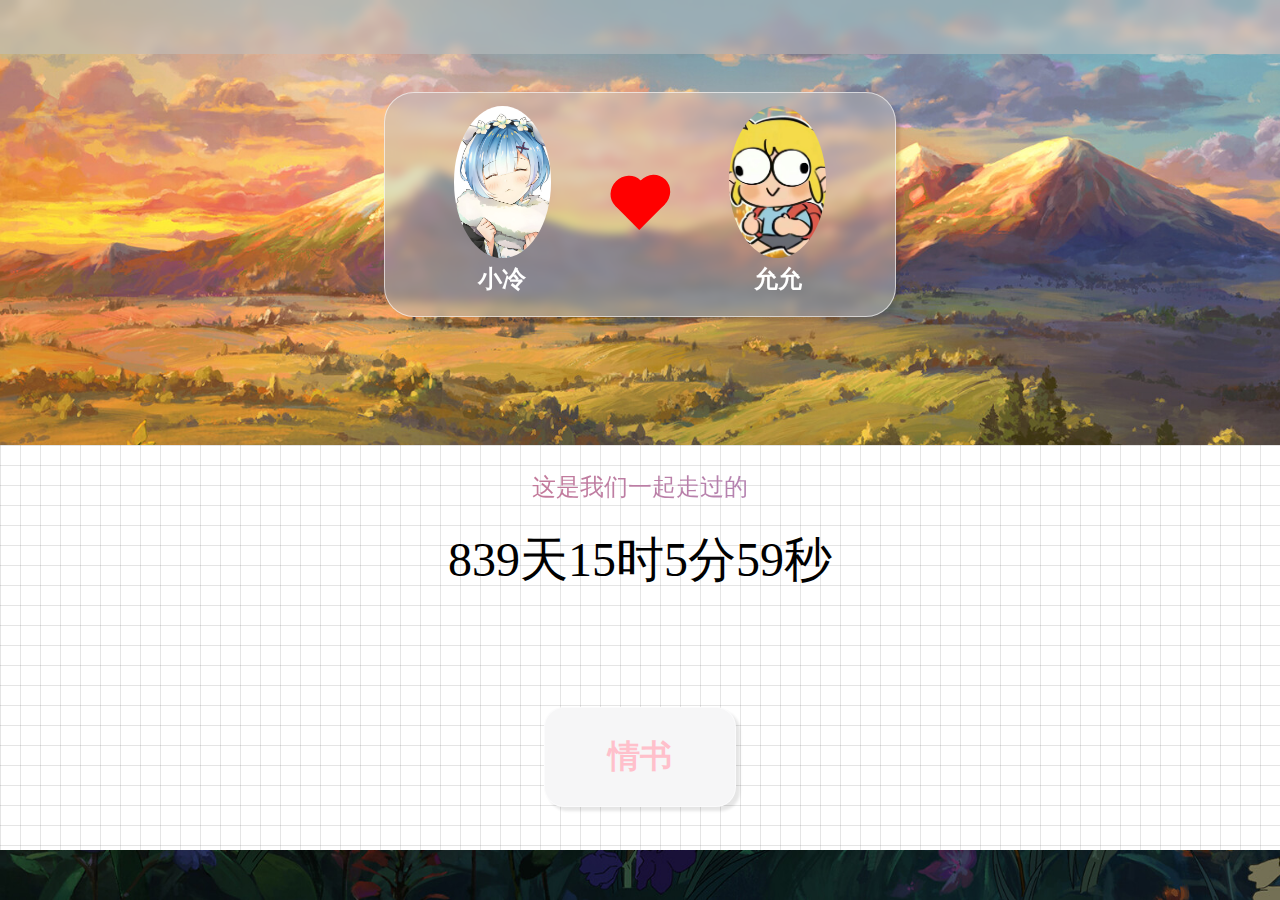
==== index.html @ 9f796fa7 "2024/04/15,09:33" ====
<!DOCTYPE html>
<html lang="en">

<head>
  <meta charset="UTF-8">
  <meta name="viewport" content="width=device-width, initial-scale=1">
  <title>Love</title>
  <link href="css/style.css" rel="stylesheet">
  <link href="css/nav.css" rel="stylesheet">
  <link href="css/card.css" rel="stylesheet">
  <link href="css/page.css" rel="stylesheet">
  <script src="https://cdn.acwing.com/static/jquery/js/jquery-3.3.1.min.js"></script>
</head>

<body>
  <div class="nav frosted-glass"></div>

  <div class="card frosted-glass">
    <div class="head-img">
      <div class="img-l"></div>
      <div class="name">小冷</div>
    </div>
    <div class="heart">
      <div class="ani"></div>
    </div>
    <div class="head-img">
      <div class="img-y"></div>
      <div class="name">允允</div>
    </div>
  </div>

  <div class="page">
    <div class="time">
      <div class="title">
        这是我们一起走过的
      </div>
      <div id="time"></div>
    </div>
    <div class="jump">
      <a href="./pages/clover.html">情书</a>
    </div>
  </div>


  <script type="module" src="./scripts/nav.js"></script>
  <script type="module" src="./scripts/time.js"></script>
</body>

</html>
---- css/style.css ----
* {
  margin: 0;
  padding: 0;
  box-sizing: border-box;
  background-size: cover;
}

body {
  height: 100vh;
  width: 100vw;
  overflow-y: hidden;
  justify-content: center;
  background-image: url(../static/background.jpg);
  /* align-items: center; */
}

.frosted-glass {
  background-color: rgba(192, 192, 192, 0.5);
  backdrop-filter: blur(5px);
}
---- css/nav.css ----
.nav {
  position: sticky;
  top: 0px;
  width: 100%;
  height: 6%;
  align-items: center;
  display: flex;
  position: relative;
  color: rgba(129, 216, 209);
}

.nav>.title:nth-child(1) {
  line-height: 100%;
  align-items: center;
  display: flex;
  font-size: 1.3em;
  font-weight: bold;
  position: absolute;
  left: 5%;
}

.nav>.title:nth-child(2) {
  line-height: 100%;
  align-items: center;
  font-size: 1em;
  font-weight: bold;
  position: absolute;
  right: 5%;
}
---- css/card.css ----
.card {
  height: 25%;
  width: 40%;
  margin: 3% auto;
  border-radius: 30px;
  display: flex;
  justify-content: space-between;
  padding-top: 1%;
  padding-left: 5%;
  padding-right: 5%;
  border: 1px,solid,rgba(255, 255, 255, 0.6);
  box-shadow: 4px 4px 3px rgba(0, 0, 0, 0.1);
}

.card>* {
  height: 90%;
  width: 30%;
}

.card>.head-img {
  color: #fff;
}

.card>.head-img>.img-l,
.card>.head-img>.img-y {
  margin: 0 auto;
  width: 90%;
  height: 80%;
  border-radius: 50%;
}

.card>.head-img>.name {
  font-size: 1.5em;
  font-weight: bold;
  height: 20%;
  margin-top: 5%;
  display: flex;
  justify-content: center;
}

.card>.head-img>.img-l {
  background-image: url(../static/lkr.png);
  background-position: center;
}

.card>.head-img>.img-y {
  background-image: url(../static/yjy.jpg);
  background-position: center;
}

.card>.heart {
  /* background-color: black; */
  width: 180px;
  height: 180px;
  display: flex;
  justify-content: center;
  align-items: center;
  animation: HeaBeat 2s linear infinite;
}

.card>.heart>.ani {
  width: 20%;
  height: 20%;
  margin-top: 10%;
  background-color: red;
  transform: rotate(45deg);
}

.card>.heart>.ani::before {
  content: '';
  width: 100%;
  height: 100%;
  background-color: red;
  position: absolute;
  border-radius: 50%;
  transform: translateX(-50%);
}

.card>.heart>.ani::after {
  content: '';
  width: 100%;
  height: 100%;
  background-color: red;
  position: absolute;
  border-radius: 50%;
  transform: translateY(-50%);
}

@keyframes HeaBeat {
  0% {
    transform: scale(1);
  }

  25% {
    transform: scale(1.25);
  }

  50% {
    transform: scale(1.5);
  }

  75% {
    transform: scale(1.25);
  }

  100% {
    transform: scale(1);
  }
}
---- css/page.css ----
.page {
  width: 100%;
  height: 45%;
  margin-top: 10%;
  background-color: #ffffff;
  background-image: linear-gradient(rgba(0, 0, 0, 0.1) 1px, transparent 1px),
    linear-gradient(90deg, rgba(0, 0, 0, 0.1) 1px, transparent 1px);
  background-size: 20px 20px;
  display: flex;
  flex-wrap: wrap;
  justify-content: center;
}

.page>.time {
  margin: 2%;
  justify-content: center;
  height: 20%;
  width: 100%;
  /* align-items: center; */
}

.page>.time>.title {
  background-image: linear-gradient(to right, #e66465, #9198e5);
  -webkit-background-clip: text;
  -webkit-text-fill-color: transparent;
  font-size: 1.5em;
  display: flex;
  justify-content: center;
  align-items: center;
}

.page>.time>#time {
  margin-top: 2%;
  display: flex;
  justify-content: center;
  align-items: center;
  font-size: 3em;
  /* font-weight: bold; */
}

.page>.jump {
  width: 100%;
  display: flex;
  justify-content: center;
  align-items: center;
}

.page>.jump>a {
  display: flex;
  justify-content: center;
  align-items: center;
  width: 15%;
  height: 100px;
  background-color: #f6f6f7;
  border-radius: 20px;
  border: 1px, solid, rgba(255, 255, 255, 0.6);
  box-shadow: 4px 4px 3px rgba(0, 0, 0, 0.1);
  font-size: 2em;
  font-weight: 900;
  color: pink;
  text-decoration: none;
}
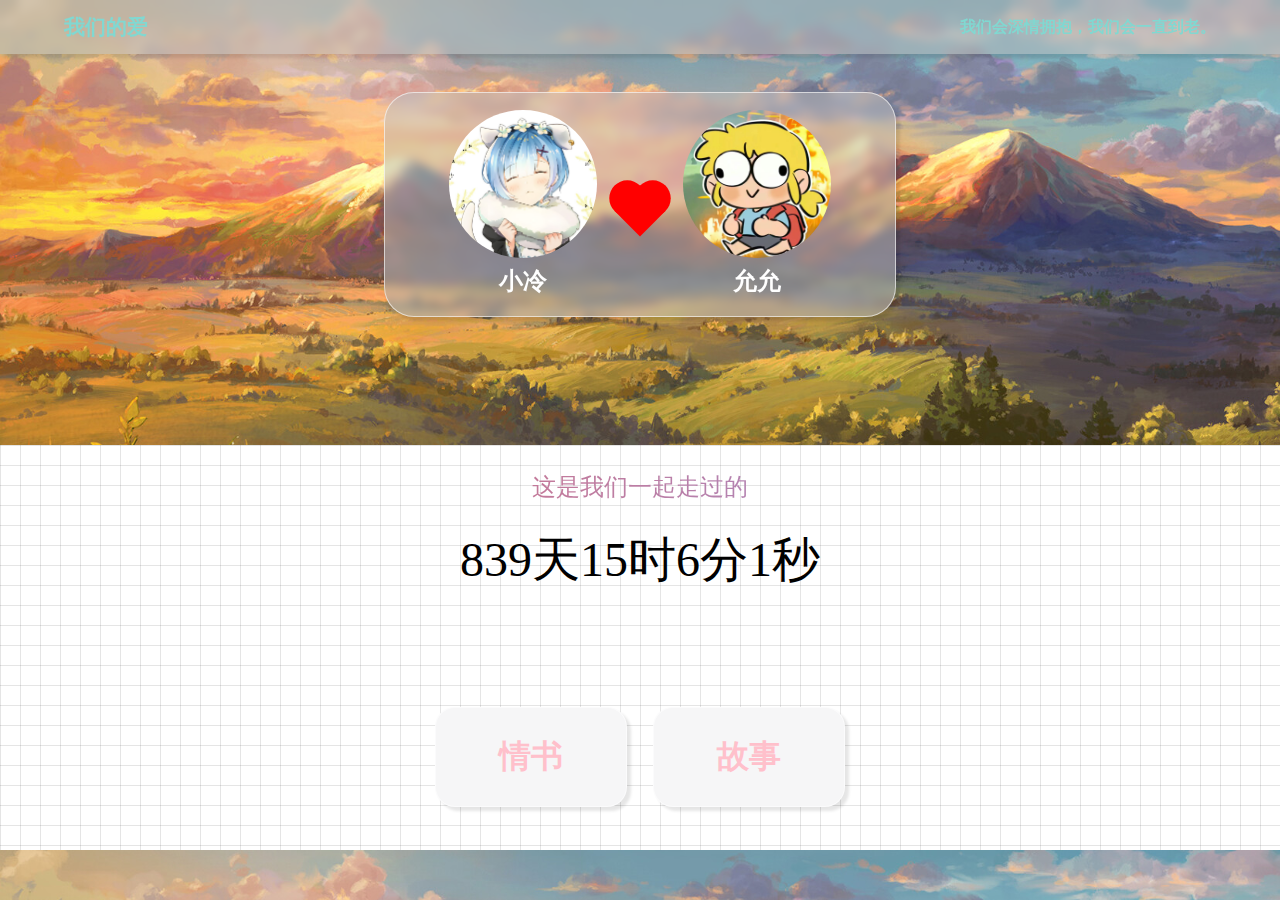
==== commit c053774e: "2024/04/20,00:00" ====
--- a/index.html
+++ b/index.html
@@ -9,7 +9,7 @@
   <link href="css/nav.css" rel="stylesheet">
   <link href="css/card.css" rel="stylesheet">
   <link href="css/page.css" rel="stylesheet">
-  <script src="https://cdn.acwing.com/static/jquery/js/jquery-3.3.1.min.js"></script>
+  <script src="https://cdnjs.cloudflare.com/ajax/libs/jquery/3.1.0/jquery.min.js"></script>
 </head>
 
 <body>
@@ -38,6 +38,7 @@
     </div>
     <div class="jump">
       <a href="./pages/clover.html">情书</a>
+      <a href="./pages/story.html">故事</a>
     </div>
   </div>
 
--- a/css/style.css
+++ b/css/style.css
@@ -6,9 +6,9 @@
 }
 
 body {
-  height: 100vh;
+  /* height: 100vh; */
   width: 100vw;
-  overflow-y: hidden;
+  overflow-x: hidden;
   justify-content: center;
   background-image: url(../static/background.jpg);
   /* align-items: center; */
@@ -17,4 +17,5 @@
 .frosted-glass {
   background-color: rgba(192, 192, 192, 0.5);
   backdrop-filter: blur(5px);
+  box-shadow: 4px 4px 3px rgba(0, 0, 0, 0.1);
 }
--- a/css/nav.css
+++ b/css/nav.css
@@ -2,7 +2,7 @@
   position: sticky;
   top: 0px;
   width: 100%;
-  height: 6%;
+  height: 6vh;
   align-items: center;
   display: flex;
   position: relative;
--- a/css/card.css
+++ b/css/card.css
@@ -1,20 +1,21 @@
 .card {
-  height: 25%;
-  width: 40%;
+  height: 25vmin;
+  width: 40vmax;
   margin: 3% auto;
   border-radius: 30px;
   display: flex;
-  justify-content: space-between;
+  /* justify-content: space-between; */
+  justify-content: center;
+  align-items: center;
   padding-top: 1%;
   padding-left: 5%;
   padding-right: 5%;
-  border: 1px,solid,rgba(255, 255, 255, 0.6);
-  box-shadow: 4px 4px 3px rgba(0, 0, 0, 0.1);
+  border: 1px, solid, rgba(255, 255, 255, 0.6);
 }
 
 .card>* {
-  height: 90%;
-  width: 30%;
+  height: 22.5vmin;
+  width: 12vmax;
 }
 
 .card>.head-img {
@@ -24,8 +25,8 @@
 .card>.head-img>.img-l,
 .card>.head-img>.img-y {
   margin: 0 auto;
-  width: 90%;
-  height: 80%;
+  width: 16.4vmin;
+  height: 16.4vmin;
   border-radius: 50%;
 }
 
@@ -49,19 +50,17 @@
 }
 
 .card>.heart {
-  /* background-color: black; */
-  width: 180px;
-  height: 180px;
   display: flex;
+  width: 20vmin;
+  height: 20vmin;
   justify-content: center;
   align-items: center;
   animation: HeaBeat 2s linear infinite;
 }
 
 .card>.heart>.ani {
-  width: 20%;
-  height: 20%;
-  margin-top: 10%;
+  width: 4vmin;
+  height: 4vmin;
   background-color: red;
   transform: rotate(45deg);
 }
--- a/css/page.css
+++ b/css/page.css
@@ -1,6 +1,6 @@
 .page {
   width: 100%;
-  height: 45%;
+  height: 45vh;
   margin-top: 10%;
   background-color: #ffffff;
   background-image: linear-gradient(rgba(0, 0, 0, 0.1) 1px, transparent 1px),
@@ -49,7 +49,7 @@
   display: flex;
   justify-content: center;
   align-items: center;
-  width: 15%;
+  width: 15vmax;
   height: 100px;
   background-color: #f6f6f7;
   border-radius: 20px;
@@ -59,4 +59,6 @@
   font-weight: 900;
   color: pink;
   text-decoration: none;
+  margin-left: 1%;
+  margin-right: 1%;
 }
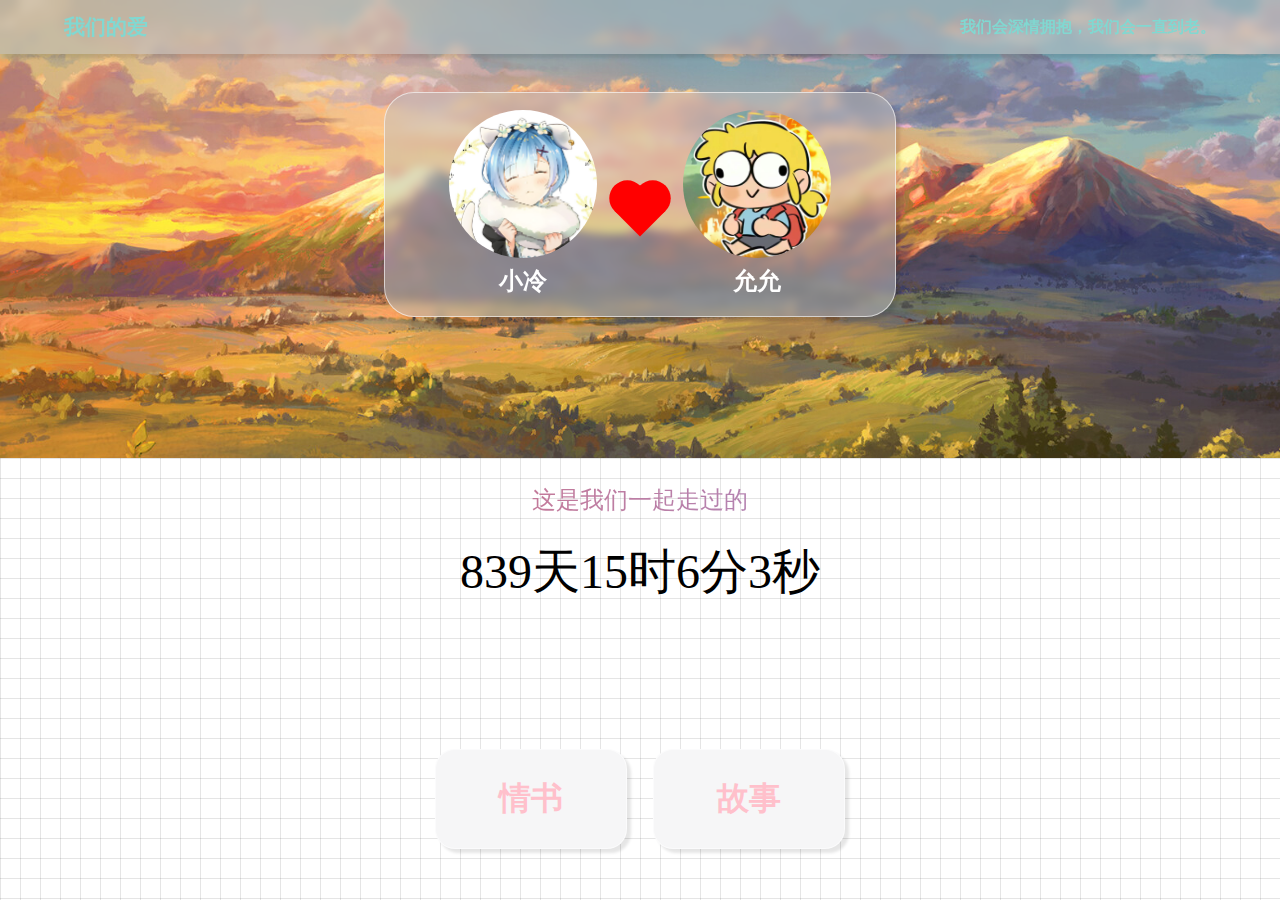
==== commit 45b95fa5: "icon" ====
--- a/index.html
+++ b/index.html
@@ -5,6 +5,7 @@
   <meta charset="UTF-8">
   <meta name="viewport" content="width=device-width, initial-scale=1">
   <title>Love</title>
+  <link rel="icon" href="static/icon.ico">
   <link href="css/style.css" rel="stylesheet">
   <link href="css/nav.css" rel="stylesheet">
   <link href="css/card.css" rel="stylesheet">
--- a/css/style.css
+++ b/css/style.css
@@ -6,8 +6,10 @@
 }
 
 body {
-  /* height: 100vh; */
+  height: 100vh;
   width: 100vw;
+  display: flex;
+  flex-direction: column;
   overflow-x: hidden;
   justify-content: center;
   background-image: url(../static/background.jpg);
--- a/css/card.css
+++ b/css/card.css
@@ -4,7 +4,6 @@
   margin: 3% auto;
   border-radius: 30px;
   display: flex;
-  /* justify-content: space-between; */
   justify-content: center;
   align-items: center;
   padding-top: 1%;
@@ -106,3 +105,9 @@
     transform: scale(1);
   }
 }
+
+@media(max-width: 768px) {
+  .card {
+    height: 35vmin;
+  }
+}
--- a/css/page.css
+++ b/css/page.css
@@ -1,7 +1,8 @@
 .page {
   width: 100%;
-  height: 45vh;
-  margin-top: 10%;
+  flex: 1;
+  /* height: 42.5vh; */
+  margin-top: 8%;
   background-color: #ffffff;
   background-image: linear-gradient(rgba(0, 0, 0, 0.1) 1px, transparent 1px),
     linear-gradient(90deg, rgba(0, 0, 0, 0.1) 1px, transparent 1px);
@@ -35,7 +36,6 @@
   justify-content: center;
   align-items: center;
   font-size: 3em;
-  /* font-weight: bold; */
 }
 
 .page>.jump {
@@ -62,3 +62,26 @@
   margin-left: 1%;
   margin-right: 1%;
 }
+
+@media(max-width: 768px) {
+  .time {
+    padding-top: 10vmin;
+  }
+
+  .page>.time>#time {
+    padding-top: 10vmin;
+    font-size: 2em;
+  }
+
+  .page>.jump {
+    flex-wrap: wrap;
+    flex-direction: column;
+    justify-content: space-between;
+    padding-top: 10vmin;
+    padding-bottom: 10vmin;
+  }
+
+  .page>.jump>a {
+    width: 60vmin;
+  }
+}
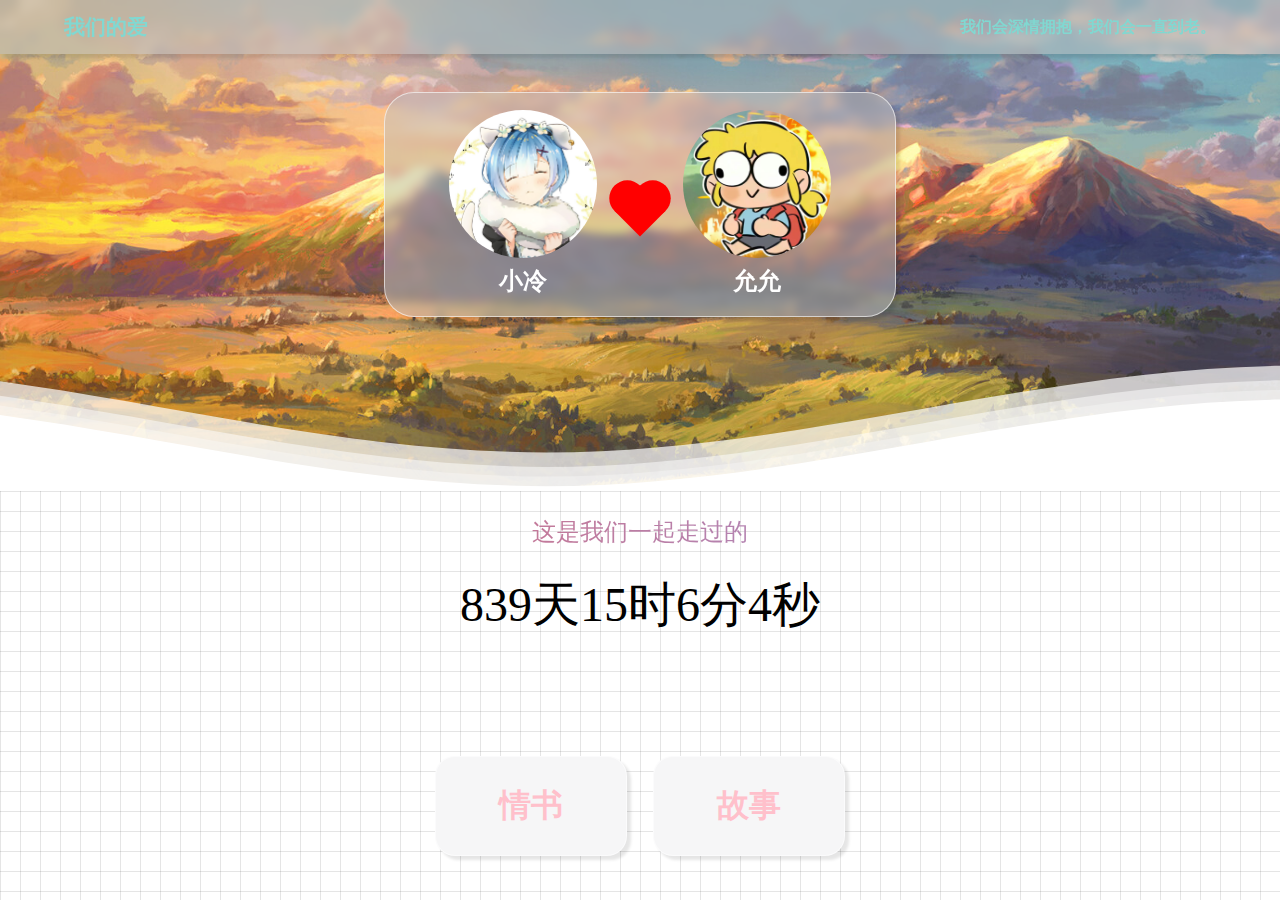
==== commit 20da09e0: "2024/05/24,16:21" ====
--- a/index.html
+++ b/index.html
@@ -30,6 +30,21 @@
     </div>
   </div>
 
+  <div class="hero_area">
+    <svg class="waves" xmlns="http://www.w3.org/2000/svg" xmlns:xlink="http://www.w3.org/1999/xlink"
+      viewBox="0 24 150 28" preserveAspectRatio="none" shape-rendering="auto">
+      <defs>
+        <path id="gentle-wave" d="M-160 44c30 0 58-18 88-18s 58 18 88 18 58-18 88-18 58 18 88 18 v44h-352z" />
+      </defs>
+      <g class="parallax">
+        <use xlink:href="#gentle-wave" x="48" y="0" fill="rgba(255,255,255,0.7" />
+        <use xlink:href="#gentle-wave" x="48" y="3" fill="rgba(255,255,255,0.5)" />
+        <use xlink:href="#gentle-wave" x="48" y="5" fill="rgba(255,255,255,0.3)" />
+        <use xlink:href="#gentle-wave" x="48" y="7" fill="#fff" />
+      </g>
+    </svg>
+  </div>
+
   <div class="page">
     <div class="time">
       <div class="title">
@@ -43,7 +58,6 @@
     </div>
   </div>
 
-
   <script type="module" src="./scripts/nav.js"></script>
   <script type="module" src="./scripts/time.js"></script>
 </body>
--- a/css/page.css
+++ b/css/page.css
@@ -1,8 +1,67 @@
+.hero_area {
+  position: relative;
+  height: 15vh;
+}
+
+.waves {
+  position: absolute;
+  width: 100%;
+  height: 15vh;
+  min-height: 100px;
+  max-height: 150px;
+  bottom: 0;
+  left: 0;
+}
+
+.parallax>use {
+  animation: move-forever 25s cubic-bezier(.55, .5, .45, .5) infinite;
+}
+
+.parallax>use:nth-child(1) {
+  animation-delay: -2s;
+  animation-duration: 7s;
+}
+
+.parallax>use:nth-child(2) {
+  animation-delay: -3s;
+  animation-duration: 10s;
+}
+
+.parallax>use:nth-child(3) {
+  animation-delay: -4s;
+  animation-duration: 13s;
+}
+
+.parallax>use:nth-child(4) {
+  animation-delay: -5s;
+  animation-duration: 20s;
+}
+
+@keyframes move-forever {
+  0% {
+    transform: translate3d(-90px, 0, 0);
+  }
+
+  100% {
+    transform: translate3d(85px, 0, 0);
+  }
+}
+
+
+/*Shrinking for mobile*/
+
+@media (max-width: 768px) {
+  .waves {
+    height: 40px;
+    min-height: 40px;
+  }
+}
+
 .page {
   width: 100%;
   flex: 1;
   /* height: 42.5vh; */
-  margin-top: 8%;
+  margin-top: 0;
   background-color: #ffffff;
   background-image: linear-gradient(rgba(0, 0, 0, 0.1) 1px, transparent 1px),
     linear-gradient(90deg, rgba(0, 0, 0, 0.1) 1px, transparent 1px);
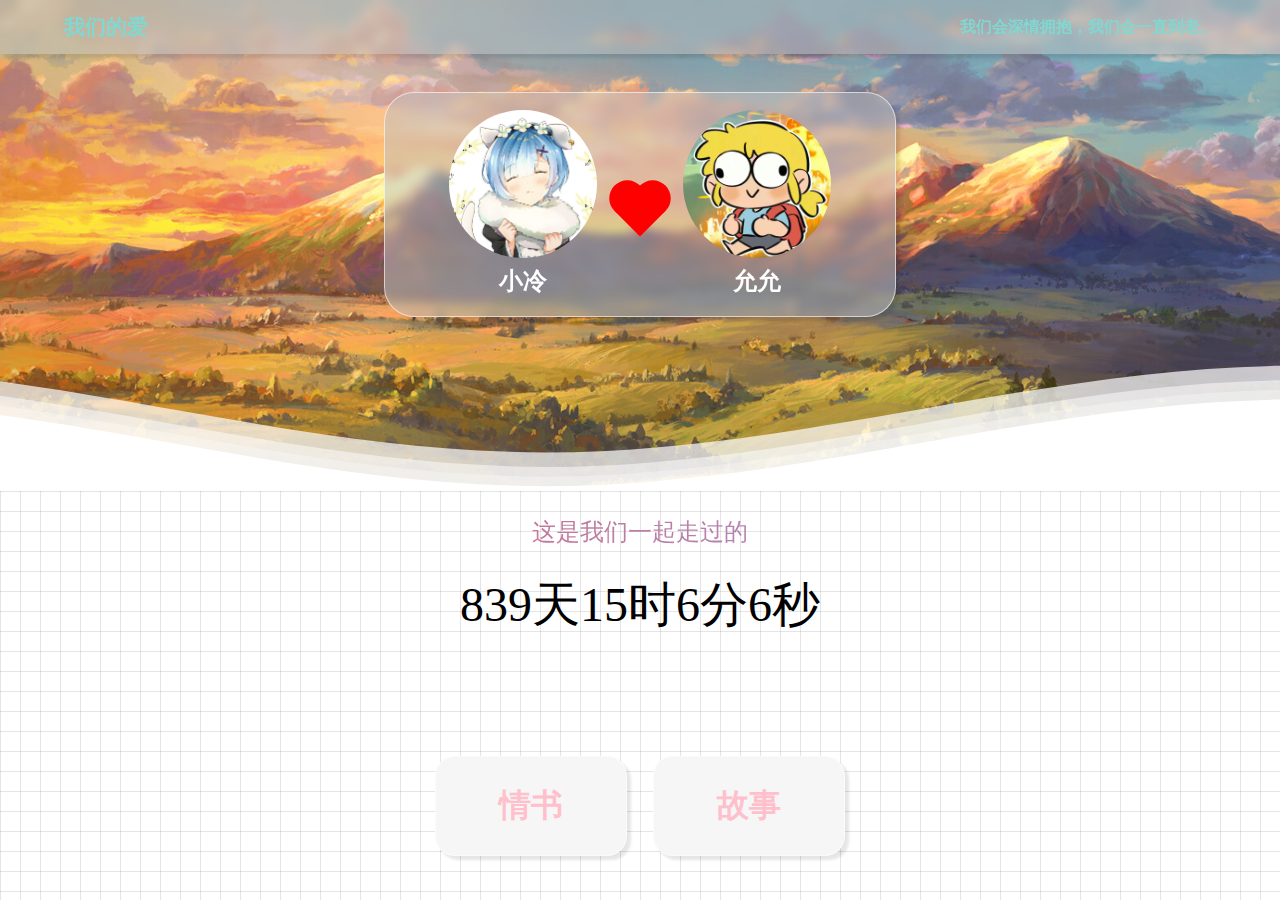
==== commit 7c57b6fd: "6.1" ====
--- a/index.html
+++ b/index.html
@@ -5,7 +5,7 @@
   <meta charset="UTF-8">
   <meta name="viewport" content="width=device-width, initial-scale=1">
   <title>Love</title>
-  <link rel="icon" href="static/icon.ico">
+  <link rel="icon" href="static/love.ico">
   <link href="css/style.css" rel="stylesheet">
   <link href="css/nav.css" rel="stylesheet">
   <link href="css/card.css" rel="stylesheet">
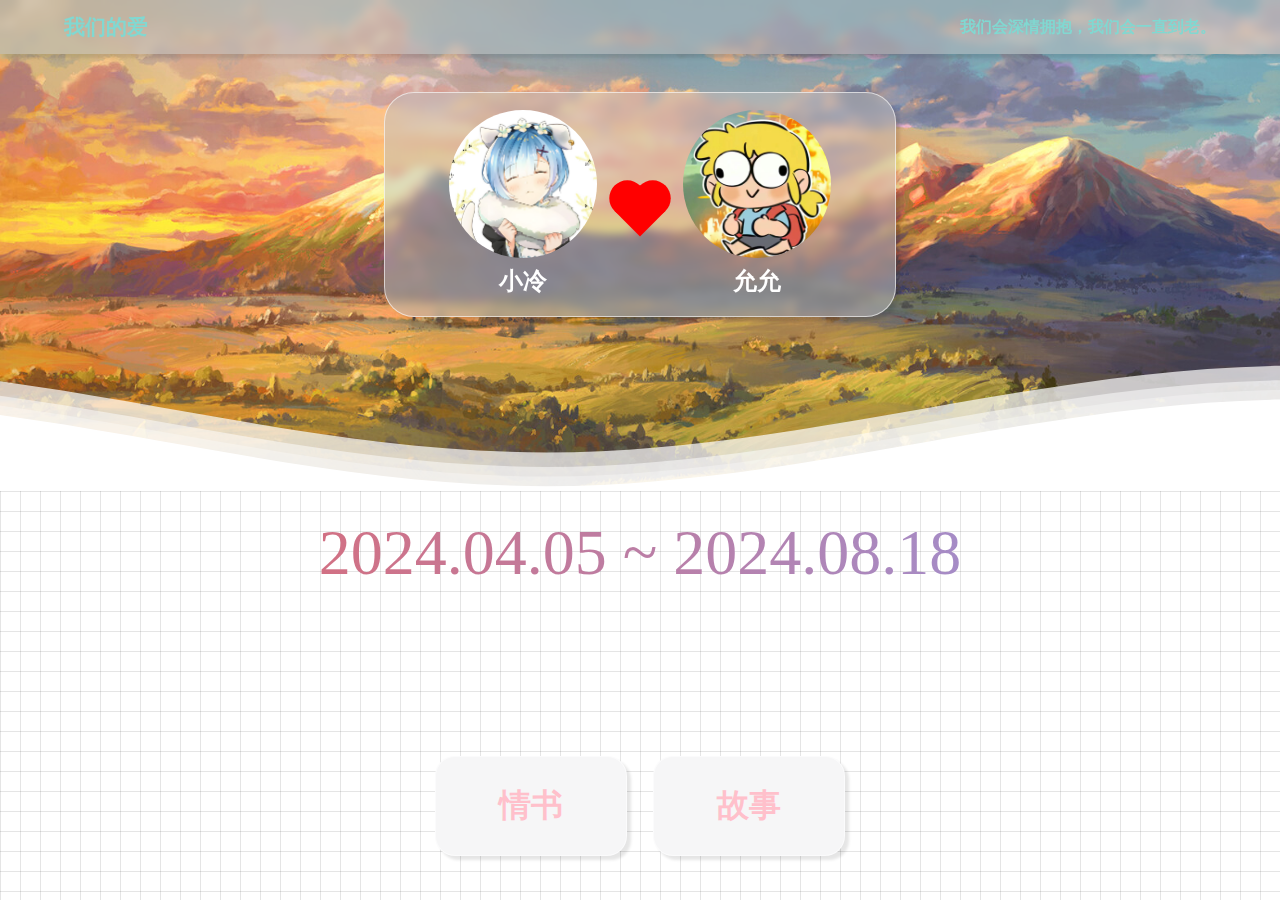
==== commit fbcbb579: "2024/08/19,01:00" ====
--- a/index.html
+++ b/index.html
@@ -48,9 +48,8 @@
   <div class="page">
     <div class="time">
       <div class="title">
-        这是我们一起走过的
+        2024.04.05 ~ 2024.08.18
       </div>
-      <div id="time"></div>
     </div>
     <div class="jump">
       <a href="./pages/clover.html">情书</a>
--- a/css/nav.css
+++ b/css/nav.css
@@ -27,3 +27,13 @@
   position: absolute;
   right: 5%;
 }
+
+@media only screen and (max-width: 767px) {
+  .nav>.title:nth-child(1) {
+    font-size: 0.5em;
+  }
+
+  .nav>.title:nth-child(2) {
+    font-size: 0.3em;
+  }
+}
--- a/css/page.css
+++ b/css/page.css
@@ -83,7 +83,7 @@
   background-image: linear-gradient(to right, #e66465, #9198e5);
   -webkit-background-clip: text;
   -webkit-text-fill-color: transparent;
-  font-size: 1.5em;
+  font-size: 4em;
   display: flex;
   justify-content: center;
   align-items: center;
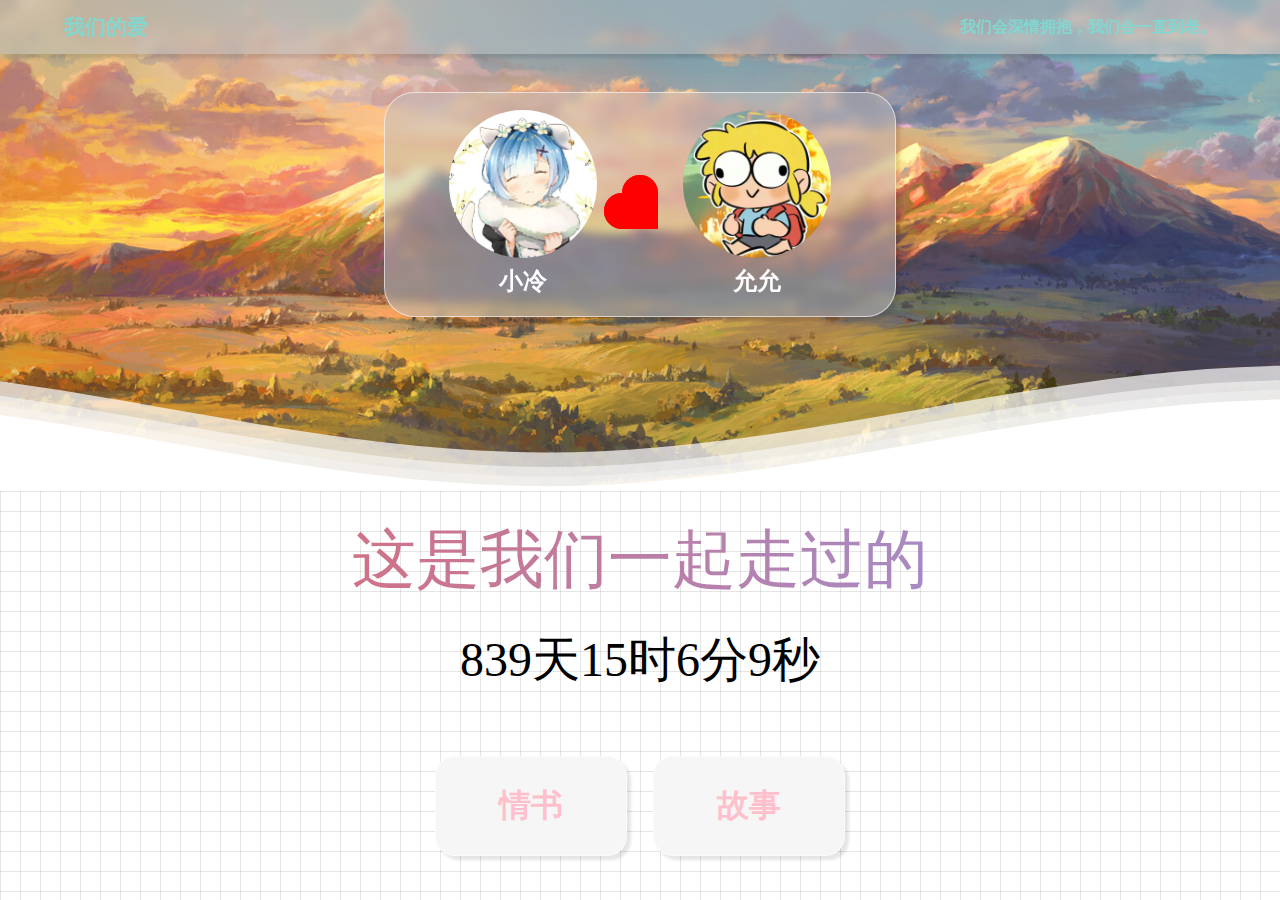
==== commit b646ffd0: "update" ====
--- a/index.html
+++ b/index.html
@@ -22,6 +22,7 @@
       <div class="name">小冷</div>
     </div>
     <div class="heart">
+      <div class="ani"></div>
       <div class="ani"></div>
     </div>
     <div class="head-img">
@@ -48,8 +49,9 @@
   <div class="page">
     <div class="time">
       <div class="title">
-        2024.04.05 ~ 2024.08.18
+          这是我们一起走过的
       </div>
+      <div id="time"></div>
     </div>
     <div class="jump">
       <a href="./pages/clover.html">情书</a>
--- a/css/card.css
+++ b/css/card.css
@@ -54,14 +54,22 @@
   height: 20vmin;
   justify-content: center;
   align-items: center;
-  animation: HeaBeat 2s linear infinite;
 }
 
 .card>.heart>.ani {
+  position: absolute;
   width: 4vmin;
   height: 4vmin;
   background-color: red;
-  transform: rotate(45deg);
+  animation: HeaBeat 1s linear infinite;
+}
+
+.card>.heart>.ani:nth-of-type(2) {
+  position: absolute;
+  width: 4vmin;
+  height: 4vmin;
+  background-color: red;
+  animation: HeaBeat2 1s linear infinite;
 }
 
 .card>.heart>.ani::before {
@@ -86,23 +94,23 @@
 
 @keyframes HeaBeat {
   0% {
-    transform: scale(1);
-  }
-
-  25% {
-    transform: scale(1.25);
-  }
-
-  50% {
-    transform: scale(1.5);
-  }
-
-  75% {
-    transform: scale(1.25);
+    transform: scale(1) rotate(45deg);
   }
 
   100% {
-    transform: scale(1);
+    transform: scale(1.5) rotate(45deg);
+  }
+}
+
+@keyframes HeaBeat2 {
+  0% {
+    transform: scale(1) rotate(45deg);
+    opacity: 1;
+  }
+
+  100% {
+    transform: scale(2.3) rotate(45deg);
+    opacity: 0;
   }
 }
 
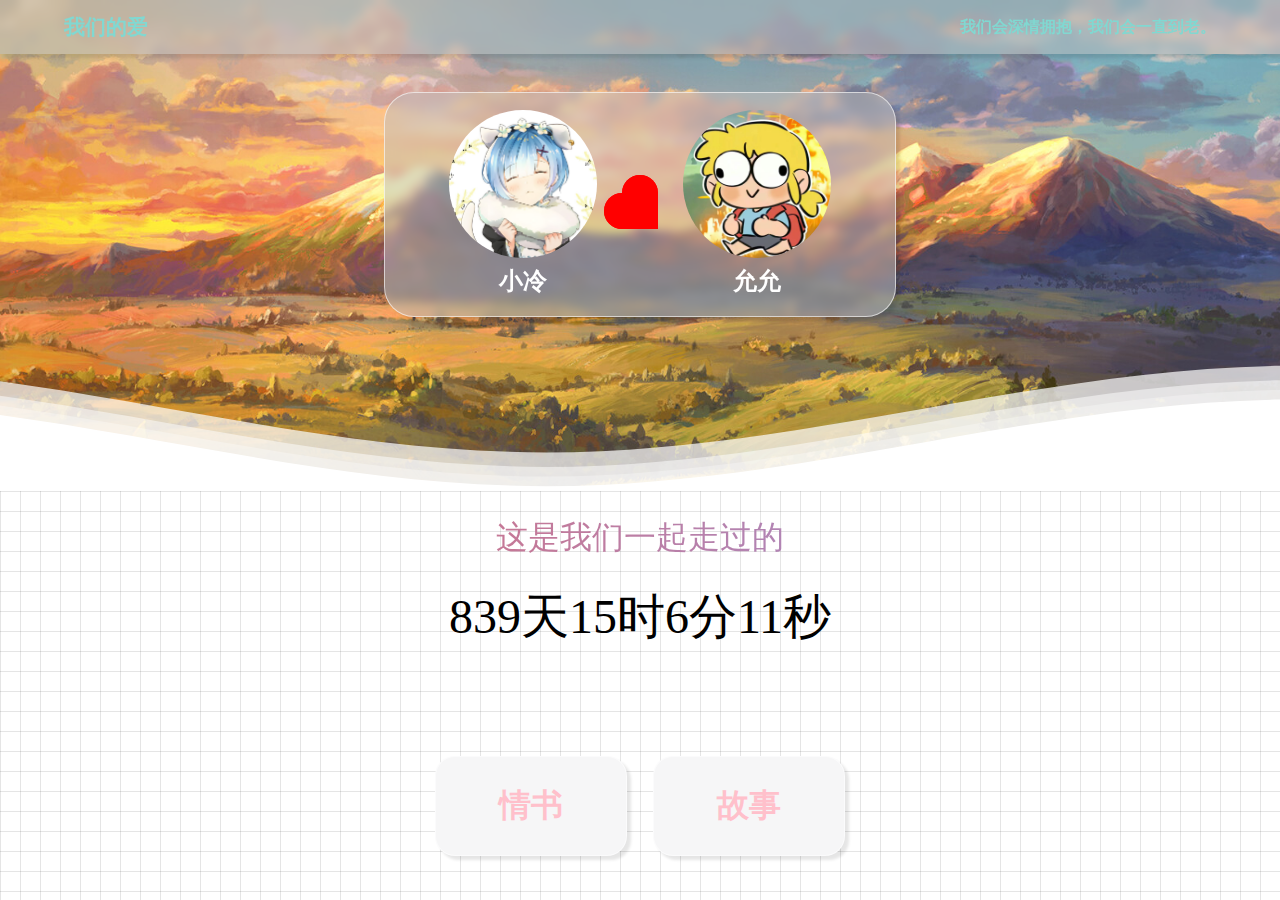
==== commit a2312439: "update" ====
--- a/index.html
+++ b/index.html
@@ -49,7 +49,7 @@
   <div class="page">
     <div class="time">
       <div class="title">
-          这是我们一起走过的
+        这是我们一起走过的
       </div>
       <div id="time"></div>
     </div>
--- a/css/page.css
+++ b/css/page.css
@@ -83,7 +83,7 @@
   background-image: linear-gradient(to right, #e66465, #9198e5);
   -webkit-background-clip: text;
   -webkit-text-fill-color: transparent;
-  font-size: 4em;
+  font-size: 2em;
   display: flex;
   justify-content: center;
   align-items: center;
